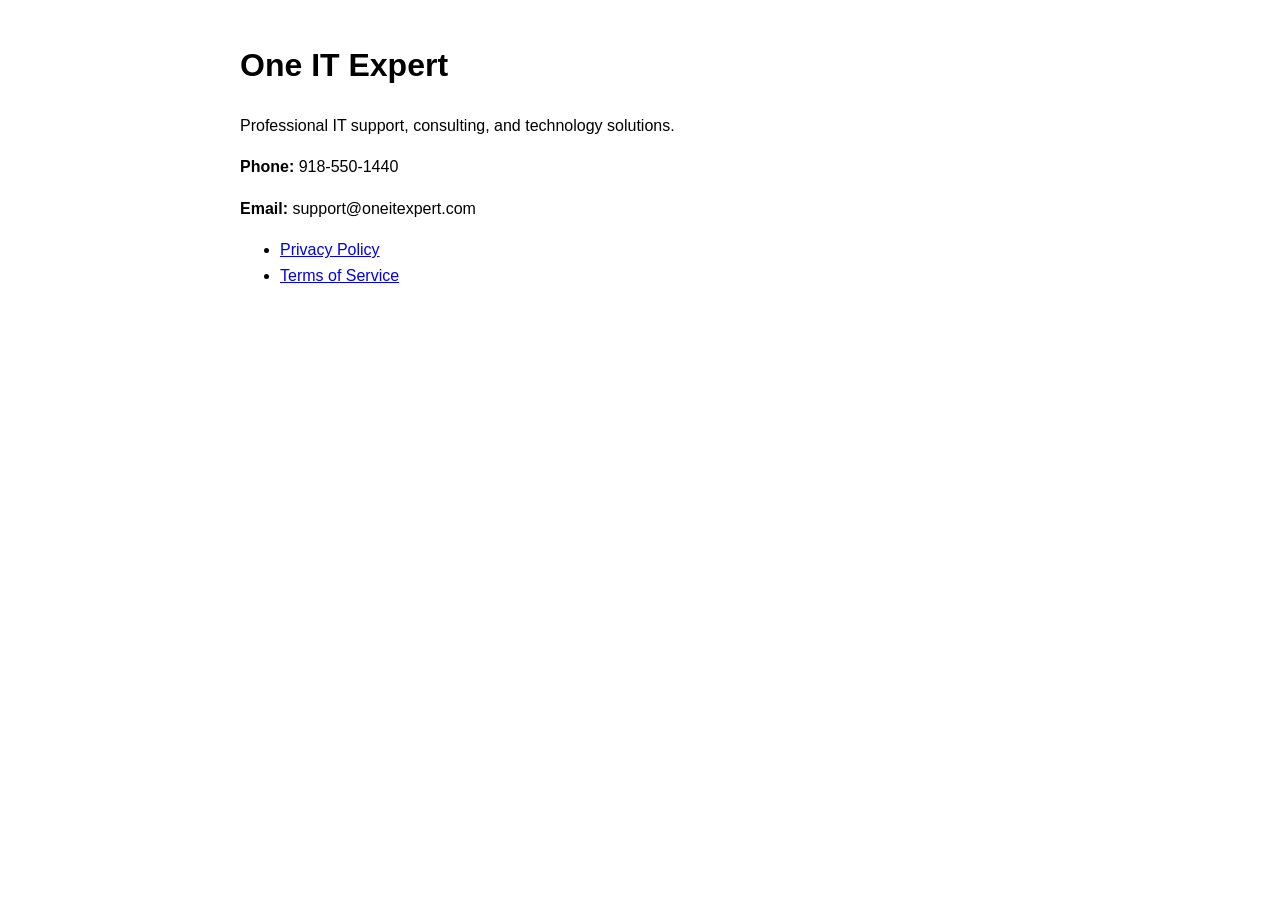
==== index.html @ 723a532c "Add files via upload" ====
<!DOCTYPE html>
<html><head><meta charset="utf-8"><title>One IT Expert</title></head>
<body style="font-family:Arial;max-width:800px;margin:40px auto;line-height:1.6">
<h1>One IT Expert</h1>
<p>Professional IT support, consulting, and technology solutions.</p>
<p><strong>Phone:</strong> 918-550-1440</p>
<p><strong>Email:</strong> support@oneitexpert.com</p>
<ul>
<li><a href="privacy-policy.html">Privacy Policy</a></li>
<li><a href="terms.html">Terms of Service</a></li>
</ul>
</body></html>
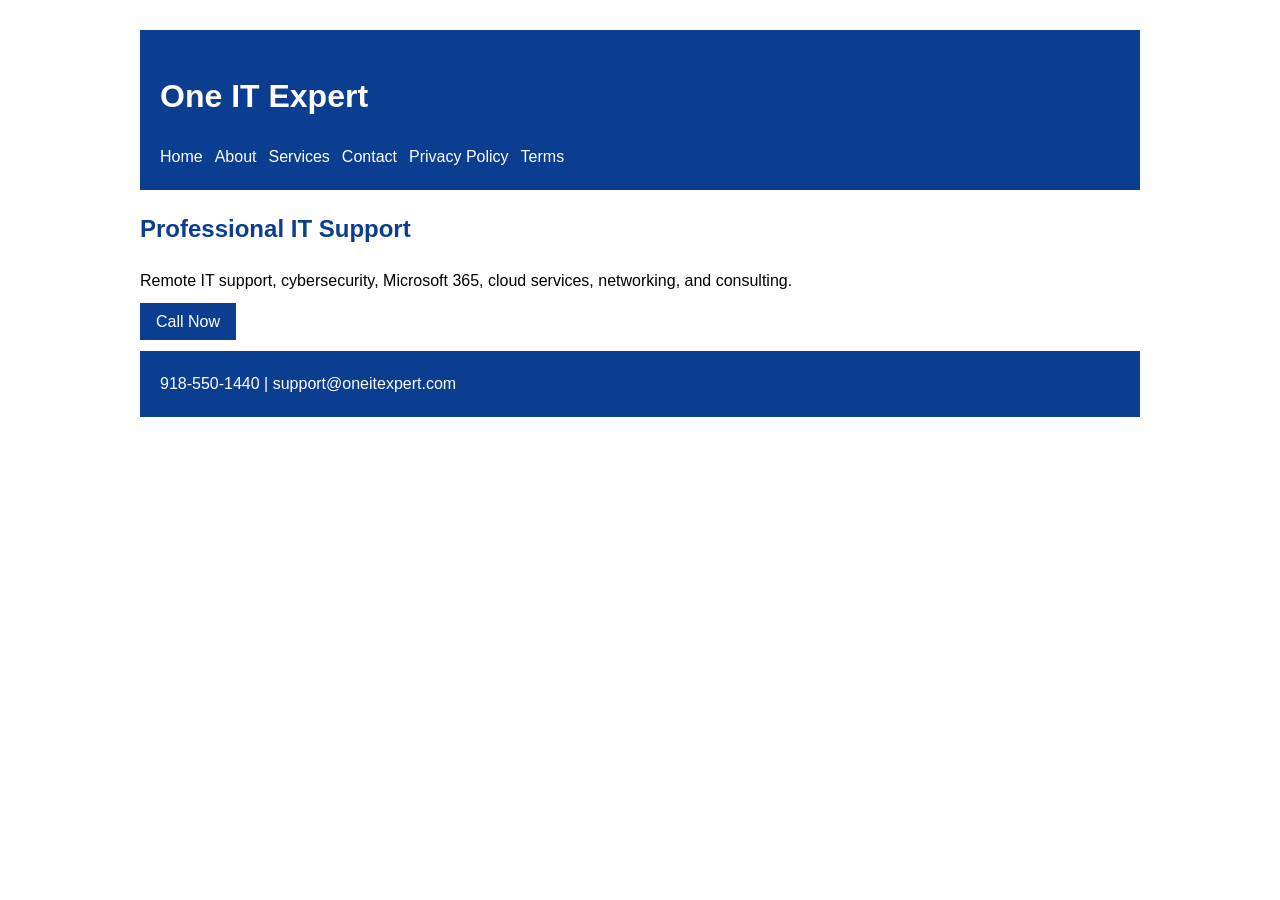
==== commit 580c8de3: "Add files via upload" ====
--- a/index.html
+++ b/index.html
@@ -1,12 +1 @@
-<!DOCTYPE html>
-<html><head><meta charset="utf-8"><title>One IT Expert</title></head>
-<body style="font-family:Arial;max-width:800px;margin:40px auto;line-height:1.6">
-<h1>One IT Expert</h1>
-<p>Professional IT support, consulting, and technology solutions.</p>
-<p><strong>Phone:</strong> 918-550-1440</p>
-<p><strong>Email:</strong> support@oneitexpert.com</p>
-<ul>
-<li><a href="privacy-policy.html">Privacy Policy</a></li>
-<li><a href="terms.html">Terms of Service</a></li>
-</ul>
-</body></html>+<html><head><link rel="stylesheet" href="styles.css"><title>One IT Expert</title></head><body><header><h1>One IT Expert</h1><nav><a href="index.html">Home</a><a href="about.html">About</a><a href="services.html">Services</a><a href="contact.html">Contact</a><a href="privacy-policy.html">Privacy Policy</a><a href="terms.html">Terms</a></nav></header><h2>Professional IT Support</h2><p>Remote IT support, cybersecurity, Microsoft 365, cloud services, networking, and consulting.</p><p><a class="btn" href="tel:+19185501440">Call Now</a></p><footer>918-550-1440 | support@oneitexpert.com</footer></body></html>
--- a/styles.css
+++ b/styles.css
@@ -0,0 +1 @@
+body{font-family:Arial;max-width:1000px;margin:auto;padding:30px;line-height:1.6}header,footer{background:#0b3d91;color:#fff;padding:20px}nav a{color:#fff;margin-right:12px;text-decoration:none}h2{color:#0b3d91}.btn{background:#0b3d91;color:#fff;padding:10px 16px;text-decoration:none}
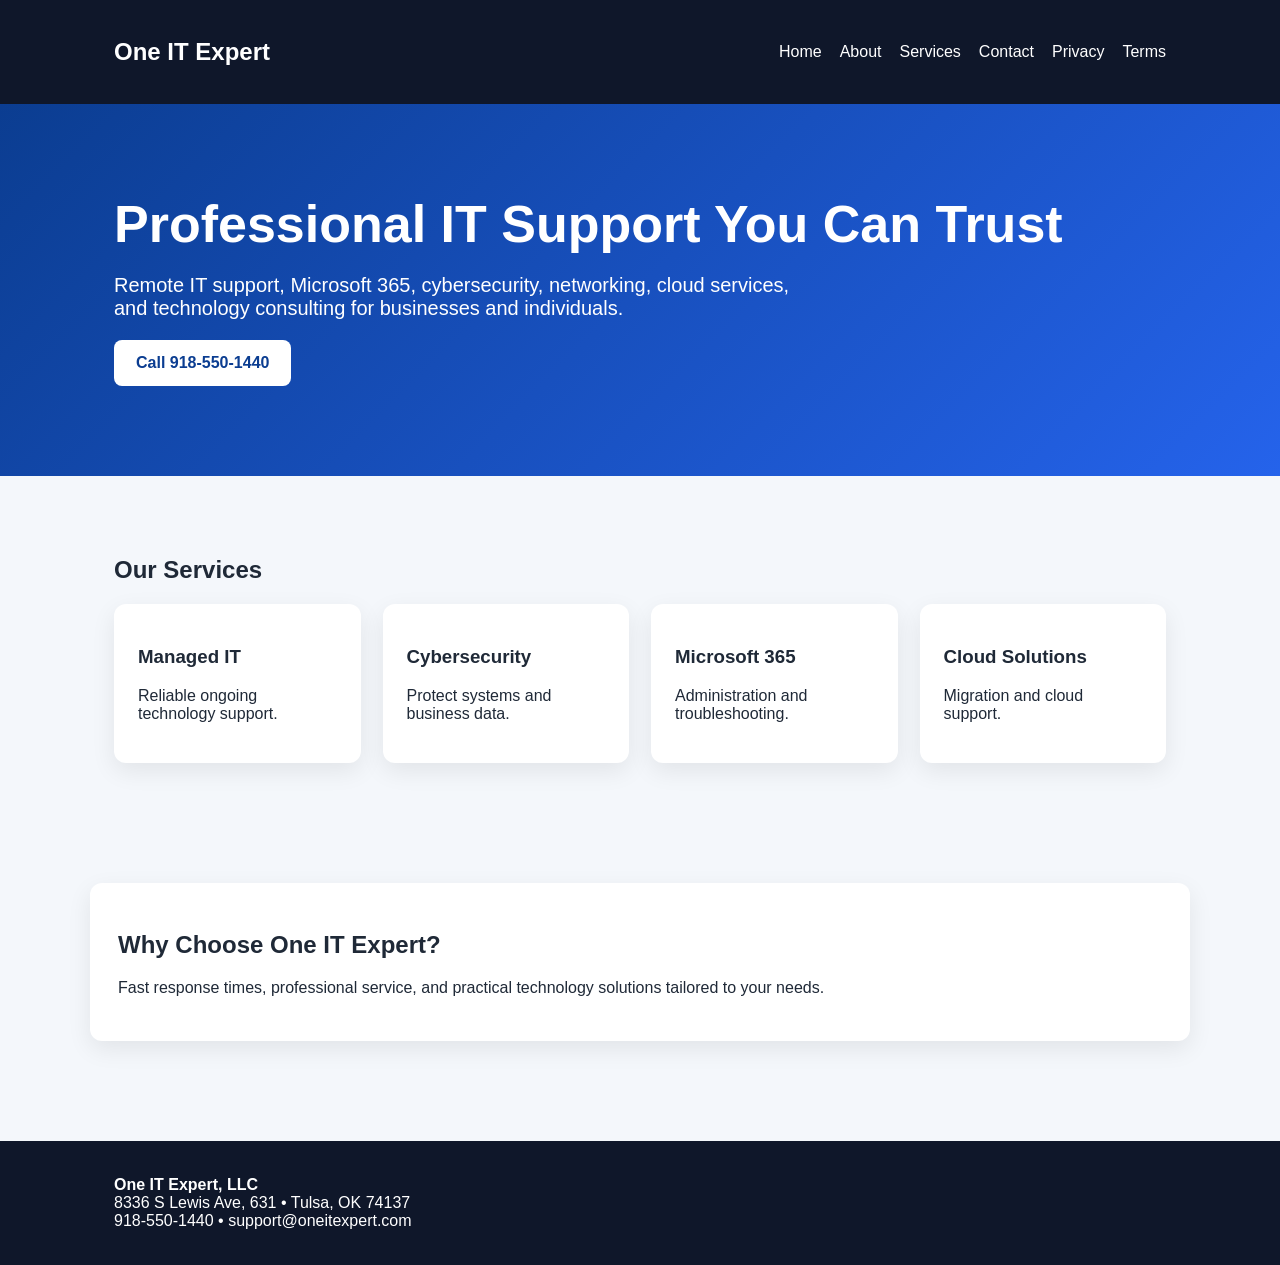
==== commit 96b882a0: "Add files via upload" ====
--- a/index.html
+++ b/index.html
@@ -1 +1,10 @@
-<html><head><link rel="stylesheet" href="styles.css"><title>One IT Expert</title></head><body><header><h1>One IT Expert</h1><nav><a href="index.html">Home</a><a href="about.html">About</a><a href="services.html">Services</a><a href="contact.html">Contact</a><a href="privacy-policy.html">Privacy Policy</a><a href="terms.html">Terms</a></nav></header><h2>Professional IT Support</h2><p>Remote IT support, cybersecurity, Microsoft 365, cloud services, networking, and consulting.</p><p><a class="btn" href="tel:+19185501440">Call Now</a></p><footer>918-550-1440 | support@oneitexpert.com</footer></body></html>+<!doctype html><html><head><meta charset=utf-8><meta name=viewport content='width=device-width,initial-scale=1'><title>One IT Expert</title><link rel=stylesheet href=styles.css></head><body><header><div class="container"><nav><h2>One IT Expert</h2><div><a href="index.html">Home</a><a href="about.html">About</a><a href="services.html">Services</a><a href="contact.html">Contact</a><a href="privacy-policy.html">Privacy</a><a href="terms.html">Terms</a></div></nav></div></header>
+<div class='hero'><div class='container'><h1>Professional IT Support You Can Trust</h1><p>Remote IT support, Microsoft 365, cybersecurity, networking, cloud services, and technology consulting for businesses and individuals.</p><a class='btn' href='tel:+19185501440'>Call 918-550-1440</a></div></div>
+<section><div class='container'><h2>Our Services</h2><div class='grid'>
+<div class='card'><h3>Managed IT</h3><p>Reliable ongoing technology support.</p></div>
+<div class='card'><h3>Cybersecurity</h3><p>Protect systems and business data.</p></div>
+<div class='card'><h3>Microsoft 365</h3><p>Administration and troubleshooting.</p></div>
+<div class='card'><h3>Cloud Solutions</h3><p>Migration and cloud support.</p></div>
+</div></div></section>
+<section><div class='container contact'><h2>Why Choose One IT Expert?</h2><p>Fast response times, professional service, and practical technology solutions tailored to your needs.</p></div></section>
+<footer><div class="container"><strong>One IT Expert, LLC</strong><br>8336 S Lewis Ave, 631 • Tulsa, OK 74137<br>918-550-1440 • support@oneitexpert.com</div></footer></body></html>
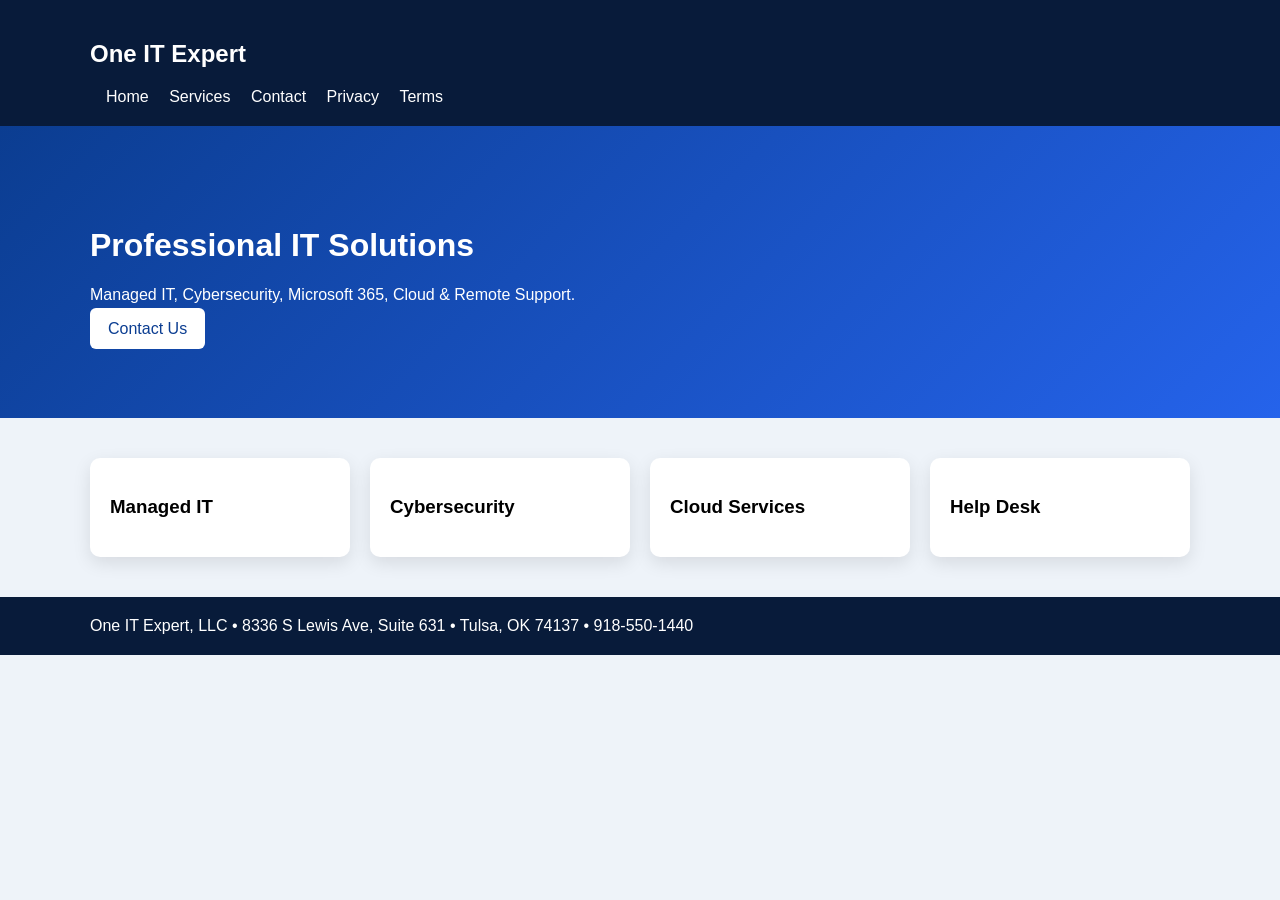
==== commit dfc4bc07: "Add files via upload" ====
--- a/index.html
+++ b/index.html
@@ -1,10 +1 @@
-<!doctype html><html><head><meta charset=utf-8><meta name=viewport content='width=device-width,initial-scale=1'><title>One IT Expert</title><link rel=stylesheet href=styles.css></head><body><header><div class="container"><nav><h2>One IT Expert</h2><div><a href="index.html">Home</a><a href="about.html">About</a><a href="services.html">Services</a><a href="contact.html">Contact</a><a href="privacy-policy.html">Privacy</a><a href="terms.html">Terms</a></div></nav></div></header>
-<div class='hero'><div class='container'><h1>Professional IT Support You Can Trust</h1><p>Remote IT support, Microsoft 365, cybersecurity, networking, cloud services, and technology consulting for businesses and individuals.</p><a class='btn' href='tel:+19185501440'>Call 918-550-1440</a></div></div>
-<section><div class='container'><h2>Our Services</h2><div class='grid'>
-<div class='card'><h3>Managed IT</h3><p>Reliable ongoing technology support.</p></div>
-<div class='card'><h3>Cybersecurity</h3><p>Protect systems and business data.</p></div>
-<div class='card'><h3>Microsoft 365</h3><p>Administration and troubleshooting.</p></div>
-<div class='card'><h3>Cloud Solutions</h3><p>Migration and cloud support.</p></div>
-</div></div></section>
-<section><div class='container contact'><h2>Why Choose One IT Expert?</h2><p>Fast response times, professional service, and practical technology solutions tailored to your needs.</p></div></section>
-<footer><div class="container"><strong>One IT Expert, LLC</strong><br>8336 S Lewis Ave, 631 • Tulsa, OK 74137<br>918-550-1440 • support@oneitexpert.com</div></footer></body></html>+<html><head><link rel='stylesheet' href='styles.css'></head><body><header><div class=wrap><h2>One IT Expert</h2><nav><a href=index.html>Home</a> <a href=services.html>Services</a> <a href=contact.html>Contact</a> <a href=privacy-policy.html>Privacy</a> <a href=terms.html>Terms</a></nav></div></header><div class='hero'><div class='wrap'><h1>Professional IT Solutions</h1><p>Managed IT, Cybersecurity, Microsoft 365, Cloud & Remote Support.</p><a class='btn' href='contact.html'>Contact Us</a></div></div><div class='wrap'><div class='cards'><div class='card'><h3>Managed IT</h3></div><div class='card'><h3>Cybersecurity</h3></div><div class='card'><h3>Cloud Services</h3></div><div class='card'><h3>Help Desk</h3></div></div></div><footer><div class=wrap>One IT Expert, LLC • 8336 S Lewis Ave, Suite 631 • Tulsa, OK 74137 • 918-550-1440</div></footer></body></html>
--- a/styles.css
+++ b/styles.css
@@ -0,0 +1 @@
+body{font-family:Arial;margin:0;background:#eef3f9}header,footer{background:#081b3a;color:#fff;padding:20px}.wrap{max-width:1100px;margin:auto}nav a{color:#fff;margin-left:16px;text-decoration:none}.hero{background:linear-gradient(135deg,#0b3d91,#2563eb);color:#fff;padding:80px 20px}.cards{display:grid;grid-template-columns:repeat(auto-fit,minmax(220px,1fr));gap:20px;padding:40px 0}.card{background:#fff;padding:20px;border-radius:10px;box-shadow:0 6px 18px rgba(0,0,0,.1)}.btn{background:#fff;color:#0b3d91;padding:12px 18px;text-decoration:none;border-radius:6px}
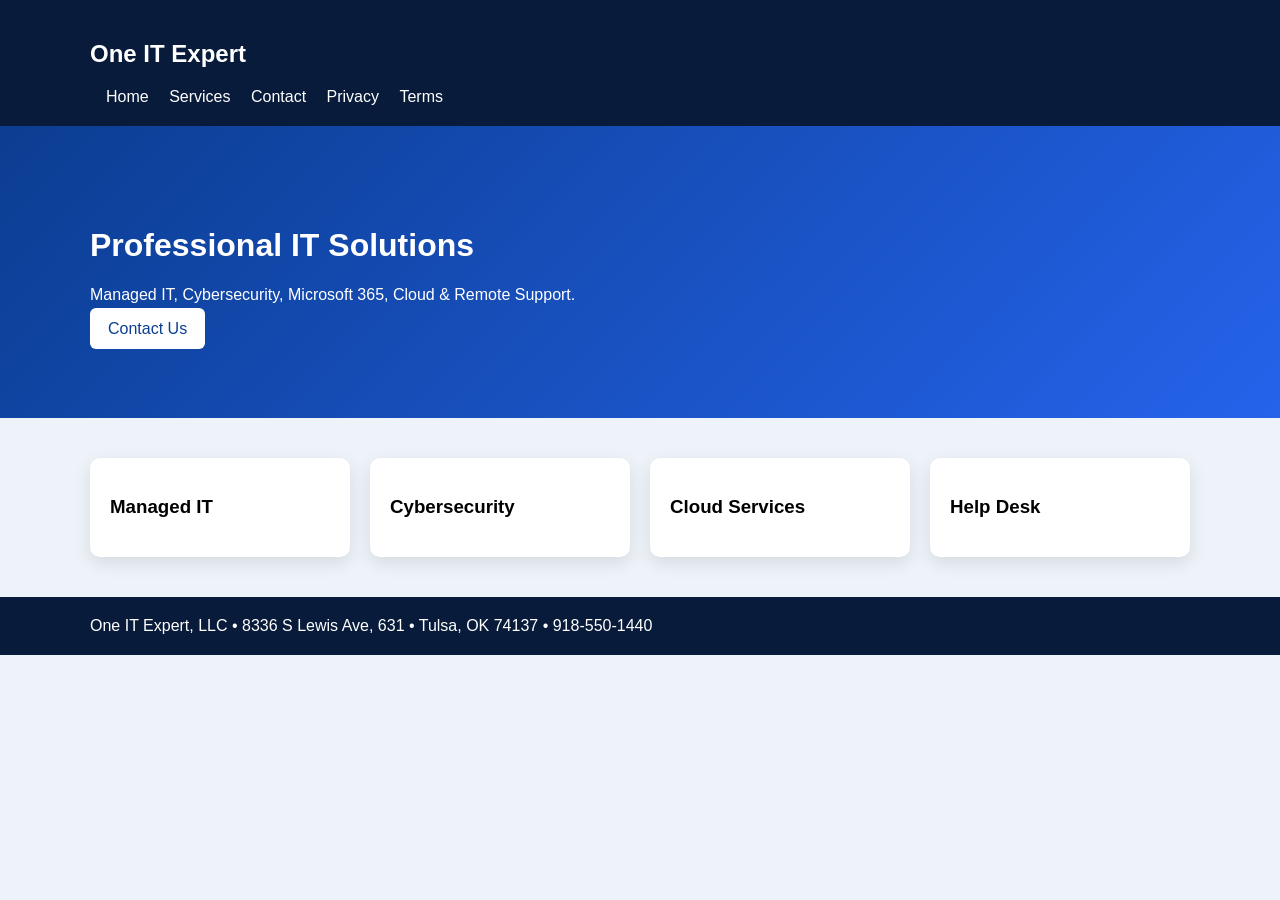
==== commit ab7610c9: "Fix HTML formatting and structure in index.html Corrected formatting and ensured proper HTML structu" ====
--- a/index.html
+++ b/index.html
@@ -1 +1 @@
-<html><head><link rel='stylesheet' href='styles.css'></head><body><header><div class=wrap><h2>One IT Expert</h2><nav><a href=index.html>Home</a> <a href=services.html>Services</a> <a href=contact.html>Contact</a> <a href=privacy-policy.html>Privacy</a> <a href=terms.html>Terms</a></nav></div></header><div class='hero'><div class='wrap'><h1>Professional IT Solutions</h1><p>Managed IT, Cybersecurity, Microsoft 365, Cloud & Remote Support.</p><a class='btn' href='contact.html'>Contact Us</a></div></div><div class='wrap'><div class='cards'><div class='card'><h3>Managed IT</h3></div><div class='card'><h3>Cybersecurity</h3></div><div class='card'><h3>Cloud Services</h3></div><div class='card'><h3>Help Desk</h3></div></div></div><footer><div class=wrap>One IT Expert, LLC • 8336 S Lewis Ave, Suite 631 • Tulsa, OK 74137 • 918-550-1440</div></footer></body></html>+<html><head><link rel='stylesheet' href='styles.css'></head><body><header><div class=wrap><h2>One IT Expert</h2><nav><a href=index.html>Home</a> <a href=services.html>Services</a> <a href=contact.html>Contact</a> <a href=privacy-policy.html>Privacy</a> <a href=terms.html>Terms</a></nav></div></header><div class='hero'><div class='wrap'><h1>Professional IT Solutions</h1><p>Managed IT, Cybersecurity, Microsoft 365, Cloud & Remote Support.</p><a class='btn' href='contact.html'>Contact Us</a></div></div><div class='wrap'><div class='cards'><div class='card'><h3>Managed IT</h3></div><div class='card'><h3>Cybersecurity</h3></div><div class='card'><h3>Cloud Services</h3></div><div class='card'><h3>Help Desk</h3></div></div></div><footer><div class=wrap>One IT Expert, LLC • 8336 S Lewis Ave, 631 • Tulsa, OK 74137 • 918-550-1440</div></footer></body></html>
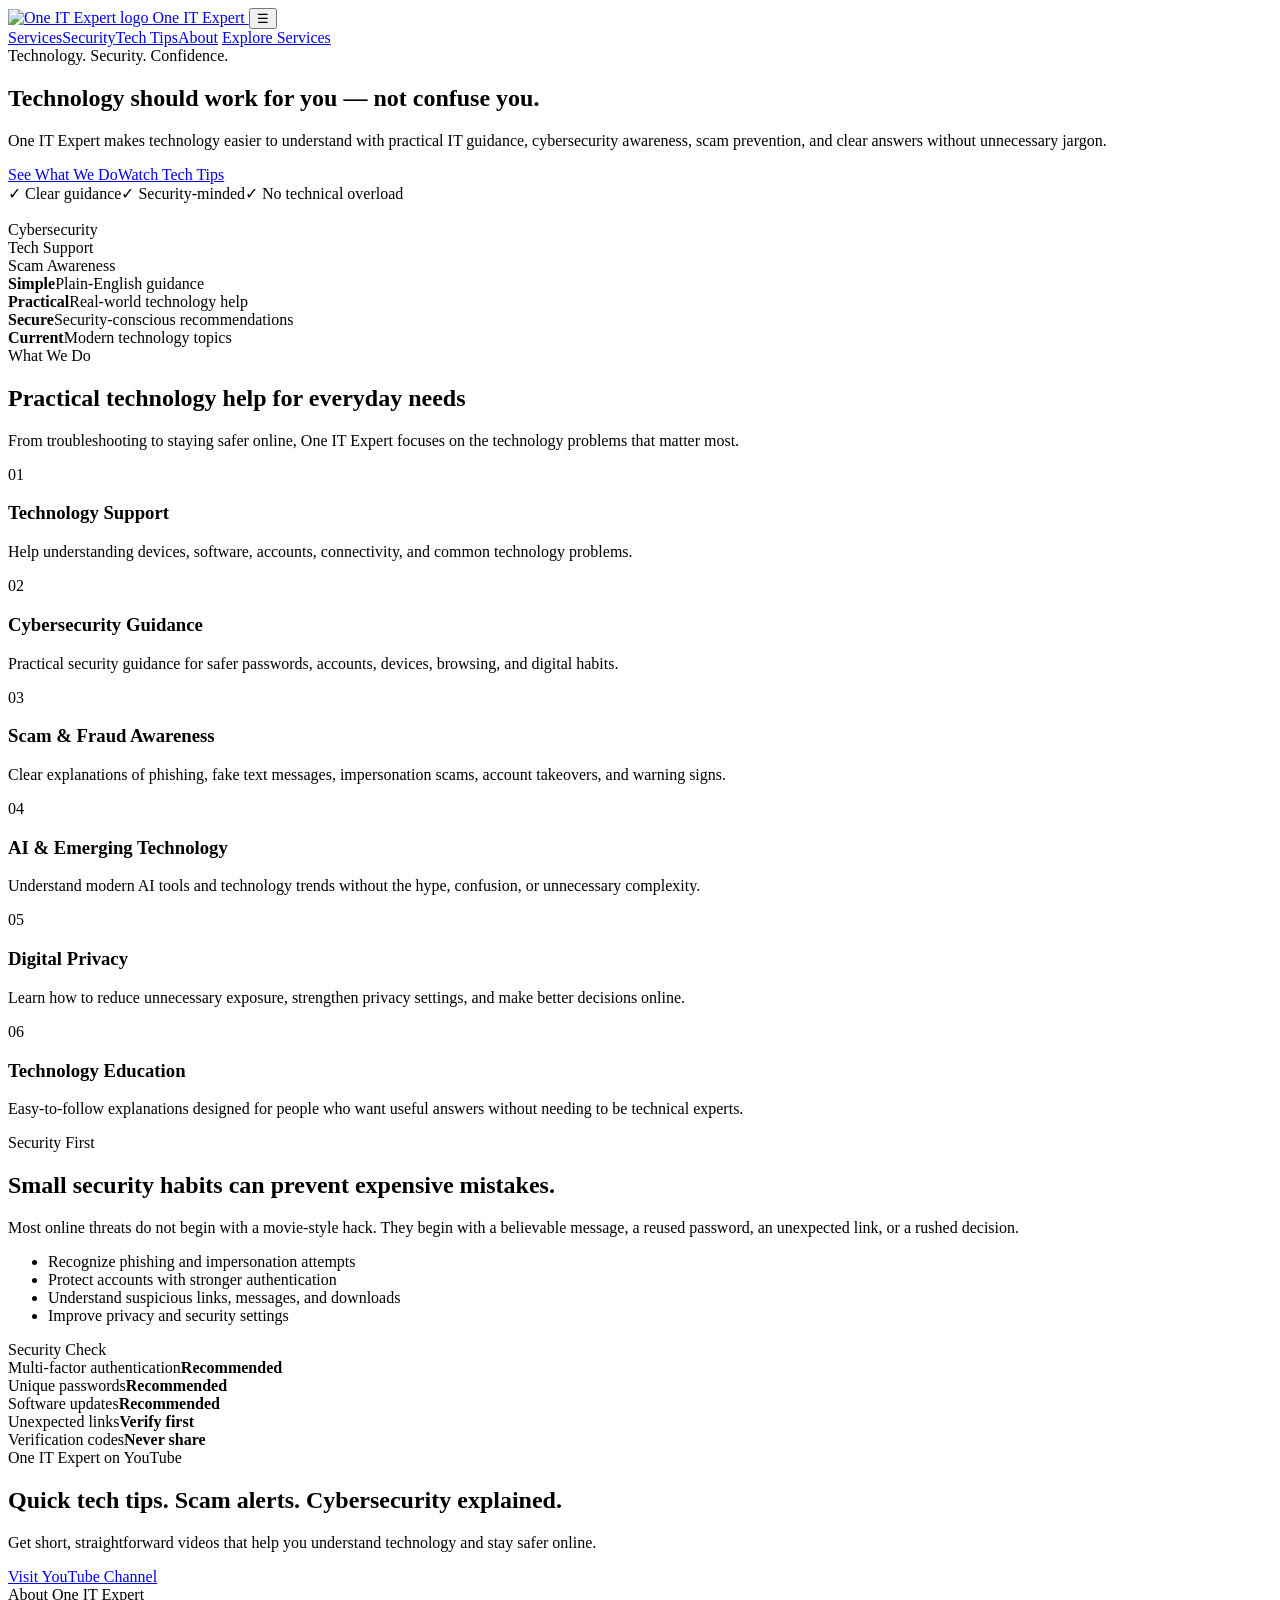
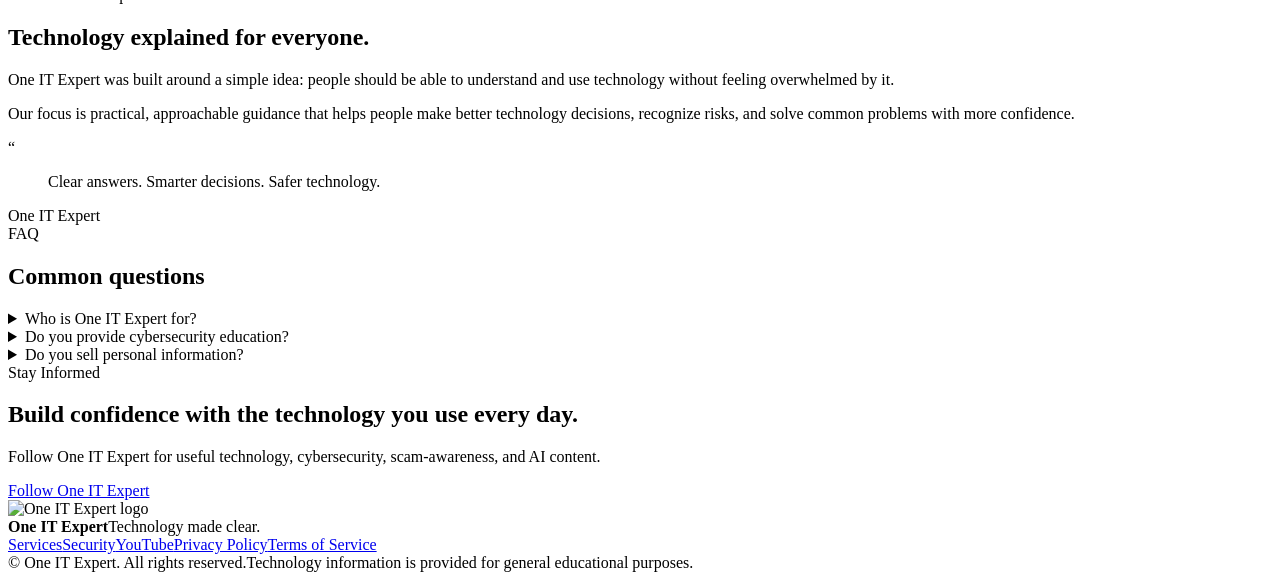
==== commit d463b054: "Replace homepage with new One IT Expert site" ====
--- a/index.html
+++ b/index.html
@@ -1 +1,59 @@
-<html><head><link rel='stylesheet' href='styles.css'></head><body><header><div class=wrap><h2>One IT Expert</h2><nav><a href=index.html>Home</a> <a href=services.html>Services</a> <a href=contact.html>Contact</a> <a href=privacy-policy.html>Privacy</a> <a href=terms.html>Terms</a></nav></div></header><div class='hero'><div class='wrap'><h1>Professional IT Solutions</h1><p>Managed IT, Cybersecurity, Microsoft 365, Cloud & Remote Support.</p><a class='btn' href='contact.html'>Contact Us</a></div></div><div class='wrap'><div class='cards'><div class='card'><h3>Managed IT</h3></div><div class='card'><h3>Cybersecurity</h3></div><div class='card'><h3>Cloud Services</h3></div><div class='card'><h3>Help Desk</h3></div></div></div><footer><div class=wrap>One IT Expert, LLC • 8336 S Lewis Ave, 631 • Tulsa, OK 74137 • 918-550-1440</div></footer></body></html>
+<!DOCTYPE html>
+<html lang="en">
+<head>
+  <meta charset="UTF-8" />
+  <meta name="viewport" content="width=device-width, initial-scale=1.0" />
+  <meta name="description" content="One IT Expert provides practical technology guidance, cybersecurity awareness, scam prevention, and straightforward IT support." />
+  <title>One IT Expert | Technology Made Clear</title>
+  <link rel="preconnect" href="https://fonts.googleapis.com">
+  <link rel="preconnect" href="https://fonts.gstatic.com" crossorigin>
+  <link href="https://fonts.googleapis.com/css2?family=Inter:wght@400;500;600;700;800&family=Playfair+Display:wght@600;700&display=swap" rel="stylesheet">
+  <link rel="stylesheet" href="assets/styles.css" />
+</head>
+<body>
+  <header class="site-header">
+    <div class="container nav-wrap">
+      <a class="brand" href="#top" aria-label="One IT Expert home">
+        <img src="assets/one-it-expert-logo.svg" alt="One IT Expert logo" />
+        <span>One IT Expert</span>
+      </a>
+      <button class="nav-toggle" aria-label="Open navigation" aria-expanded="false">☰</button>
+      <nav class="nav-links" aria-label="Primary navigation">
+        <a href="#services">Services</a><a href="#security">Security</a><a href="#content">Tech Tips</a><a href="#about">About</a>
+        <a class="btn btn-small" href="#services">Explore Services</a>
+      </nav>
+    </div>
+  </header>
+  <main id="top">
+    <section class="hero">
+      <div class="hero-glow hero-glow-one"></div><div class="hero-glow hero-glow-two"></div>
+      <div class="container hero-grid">
+        <div class="hero-copy">
+          <div class="eyebrow">Technology. Security. Confidence.</div>
+          <h1>Technology should work for you — not confuse you.</h1>
+          <p class="hero-lead">One IT Expert makes technology easier to understand with practical IT guidance, cybersecurity awareness, scam prevention, and clear answers without unnecessary jargon.</p>
+          <div class="hero-actions"><a class="btn" href="#services">See What We Do</a><a class="btn btn-secondary" href="https://www.youtube.com/@OneITExpert" target="_blank" rel="noopener">Watch Tech Tips</a></div>
+          <div class="trust-row"><span>✓ Clear guidance</span><span>✓ Security-minded</span><span>✓ No technical overload</span></div>
+        </div>
+        <div class="hero-card" aria-hidden="true"><div class="logo-orbit"></div><img src="assets/one-it-expert-logo.svg" alt="" /><div class="signal-card signal-one">Cybersecurity</div><div class="signal-card signal-two">Tech Support</div><div class="signal-card signal-three">Scam Awareness</div></div>
+      </div>
+    </section>
+    <section class="section stats-strip"><div class="container stats-grid"><div><strong>Simple</strong><span>Plain-English guidance</span></div><div><strong>Practical</strong><span>Real-world technology help</span></div><div><strong>Secure</strong><span>Security-conscious recommendations</span></div><div><strong>Current</strong><span>Modern technology topics</span></div></div></section>
+    <section class="section" id="services"><div class="container"><div class="section-heading"><div class="eyebrow">What We Do</div><h2>Practical technology help for everyday needs</h2><p>From troubleshooting to staying safer online, One IT Expert focuses on the technology problems that matter most.</p></div><div class="card-grid">
+      <article class="service-card"><div class="icon">01</div><h3>Technology Support</h3><p>Help understanding devices, software, accounts, connectivity, and common technology problems.</p></article>
+      <article class="service-card"><div class="icon">02</div><h3>Cybersecurity Guidance</h3><p>Practical security guidance for safer passwords, accounts, devices, browsing, and digital habits.</p></article>
+      <article class="service-card"><div class="icon">03</div><h3>Scam & Fraud Awareness</h3><p>Clear explanations of phishing, fake text messages, impersonation scams, account takeovers, and warning signs.</p></article>
+      <article class="service-card"><div class="icon">04</div><h3>AI & Emerging Technology</h3><p>Understand modern AI tools and technology trends without the hype, confusion, or unnecessary complexity.</p></article>
+      <article class="service-card"><div class="icon">05</div><h3>Digital Privacy</h3><p>Learn how to reduce unnecessary exposure, strengthen privacy settings, and make better decisions online.</p></article>
+      <article class="service-card"><div class="icon">06</div><h3>Technology Education</h3><p>Easy-to-follow explanations designed for people who want useful answers without needing to be technical experts.</p></article>
+    </div></div></section>
+    <section class="section split-section" id="security"><div class="container split-grid"><div><div class="eyebrow">Security First</div><h2>Small security habits can prevent expensive mistakes.</h2><p>Most online threats do not begin with a movie-style hack. They begin with a believable message, a reused password, an unexpected link, or a rushed decision.</p><ul class="check-list"><li>Recognize phishing and impersonation attempts</li><li>Protect accounts with stronger authentication</li><li>Understand suspicious links, messages, and downloads</li><li>Improve privacy and security settings</li></ul></div><div class="security-panel"><div class="panel-top"><span class="status-dot"></span><span>Security Check</span></div><div class="security-item"><span>Multi-factor authentication</span><b>Recommended</b></div><div class="security-item"><span>Unique passwords</span><b>Recommended</b></div><div class="security-item"><span>Software updates</span><b>Recommended</b></div><div class="security-item"><span>Unexpected links</span><b class="warn">Verify first</b></div><div class="security-item"><span>Verification codes</span><b class="warn">Never share</b></div></div></div></section>
+    <section class="section" id="content"><div class="container"><div class="content-banner"><div><div class="eyebrow">One IT Expert on YouTube</div><h2>Quick tech tips. Scam alerts. Cybersecurity explained.</h2><p>Get short, straightforward videos that help you understand technology and stay safer online.</p></div><a class="btn" href="https://www.youtube.com/@OneITExpert" target="_blank" rel="noopener">Visit YouTube Channel</a></div></div></section>
+    <section class="section" id="about"><div class="container about-grid"><div class="about-copy"><div class="eyebrow">About One IT Expert</div><h2>Technology explained for everyone.</h2><p>One IT Expert was built around a simple idea: people should be able to understand and use technology without feeling overwhelmed by it.</p><p>Our focus is practical, approachable guidance that helps people make better technology decisions, recognize risks, and solve common problems with more confidence.</p></div><div class="quote-card"><div class="quote-mark">“</div><blockquote>Clear answers. Smarter decisions. Safer technology.</blockquote><span>One IT Expert</span></div></div></section>
+    <section class="section faq-section"><div class="container"><div class="section-heading compact"><div class="eyebrow">FAQ</div><h2>Common questions</h2></div><div class="faq-list"><details><summary>Who is One IT Expert for?</summary><p>Anyone who wants practical technology help, clearer cybersecurity guidance, or easy-to-understand explanations of everyday tech.</p></details><details><summary>Do you provide cybersecurity education?</summary><p>Yes. One IT Expert shares practical cybersecurity awareness, scam-prevention guidance, and safer technology practices.</p></details><details><summary>Do you sell personal information?</summary><p>No. Please review our Privacy Policy for more information about how website data is handled.</p></details></div></div></section>
+    <section class="section final-cta"><div class="container"><div class="cta-card"><div class="eyebrow">Stay Informed</div><h2>Build confidence with the technology you use every day.</h2><p>Follow One IT Expert for useful technology, cybersecurity, scam-awareness, and AI content.</p><a class="btn" href="https://www.youtube.com/@OneITExpert" target="_blank" rel="noopener">Follow One IT Expert</a></div></div></section>
+  </main>
+  <footer class="site-footer"><div class="container footer-grid"><div class="footer-brand"><img src="assets/one-it-expert-logo.svg" alt="One IT Expert logo" /><div><strong>One IT Expert</strong><span>Technology made clear.</span></div></div><div class="footer-links"><a href="#services">Services</a><a href="#security">Security</a><a href="https://www.youtube.com/@OneITExpert" target="_blank" rel="noopener">YouTube</a><a href="privacy.html">Privacy Policy</a><a href="terms.html">Terms of Service</a></div></div><div class="container footer-bottom"><span>© <span id="year"></span> One IT Expert. All rights reserved.</span><span>Technology information is provided for general educational purposes.</span></div></footer>
+  <script src="assets/script.js"></script>
+</body>
+</html>
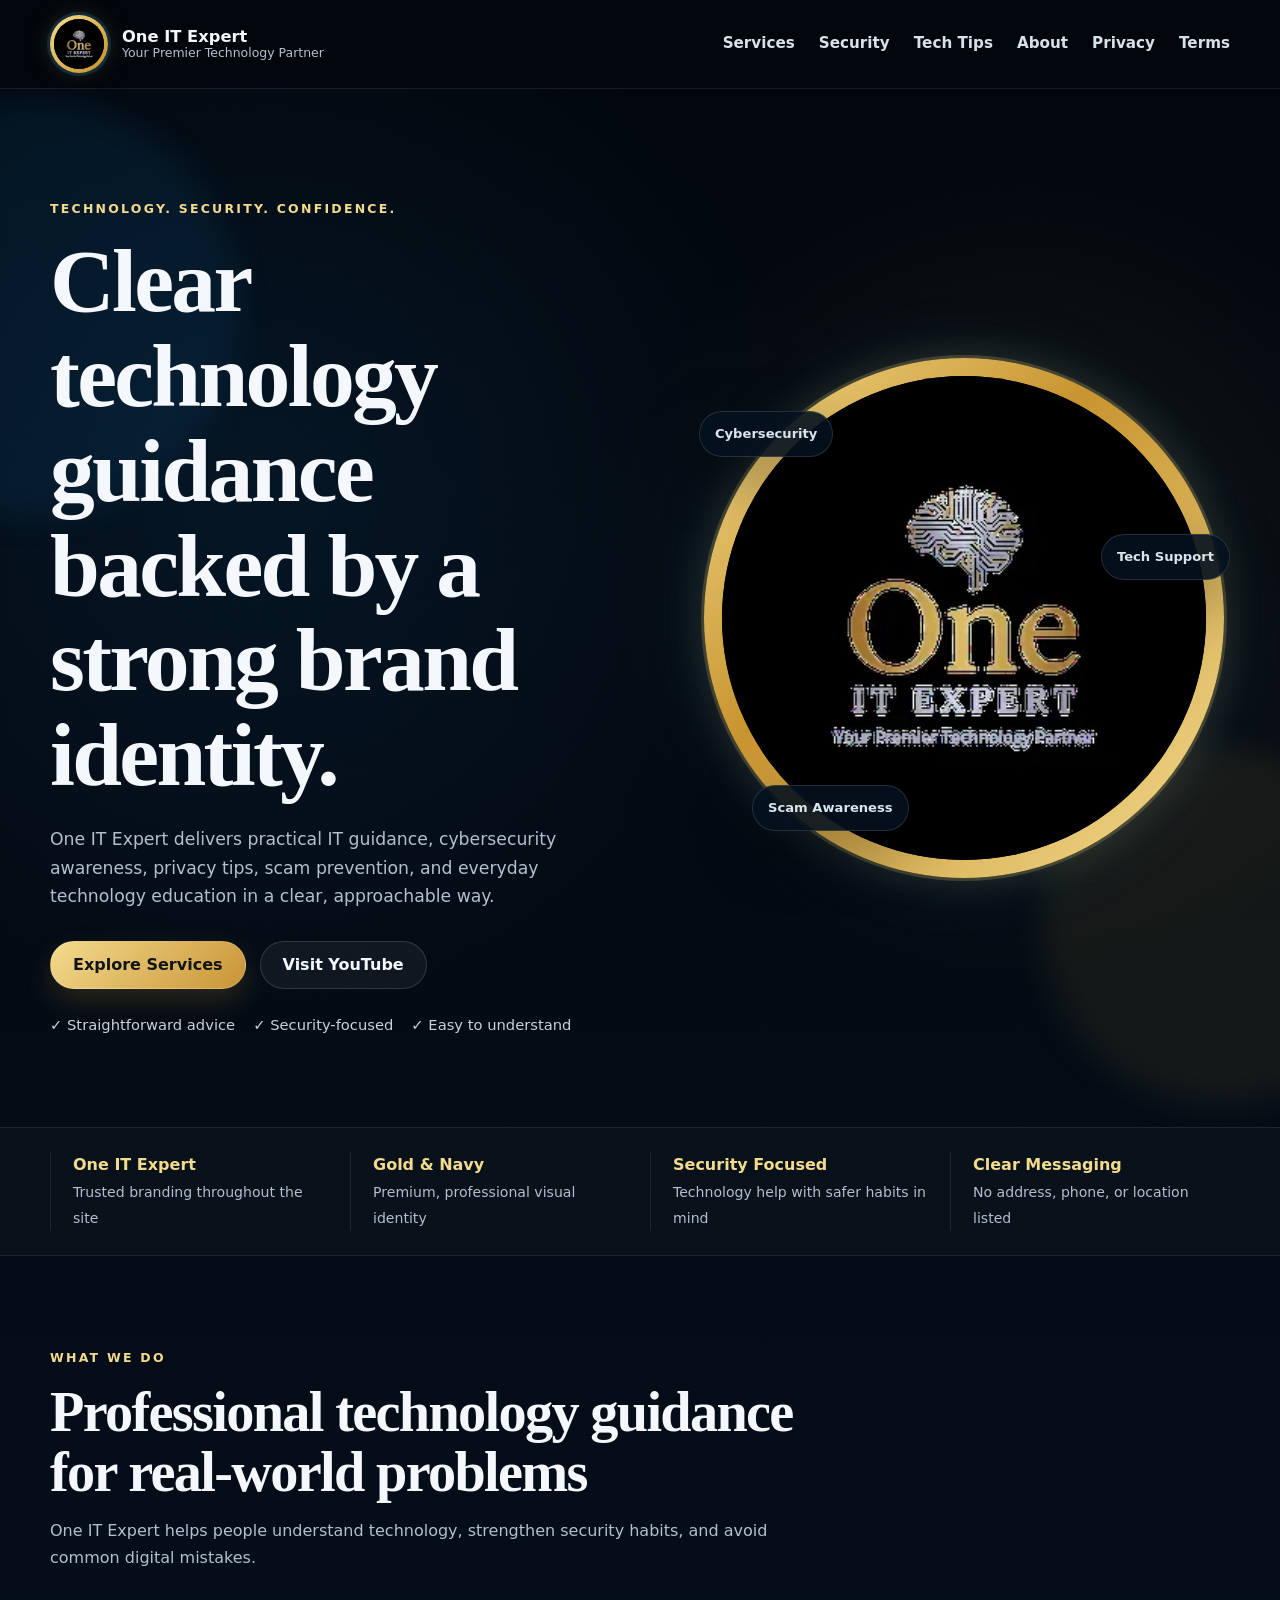
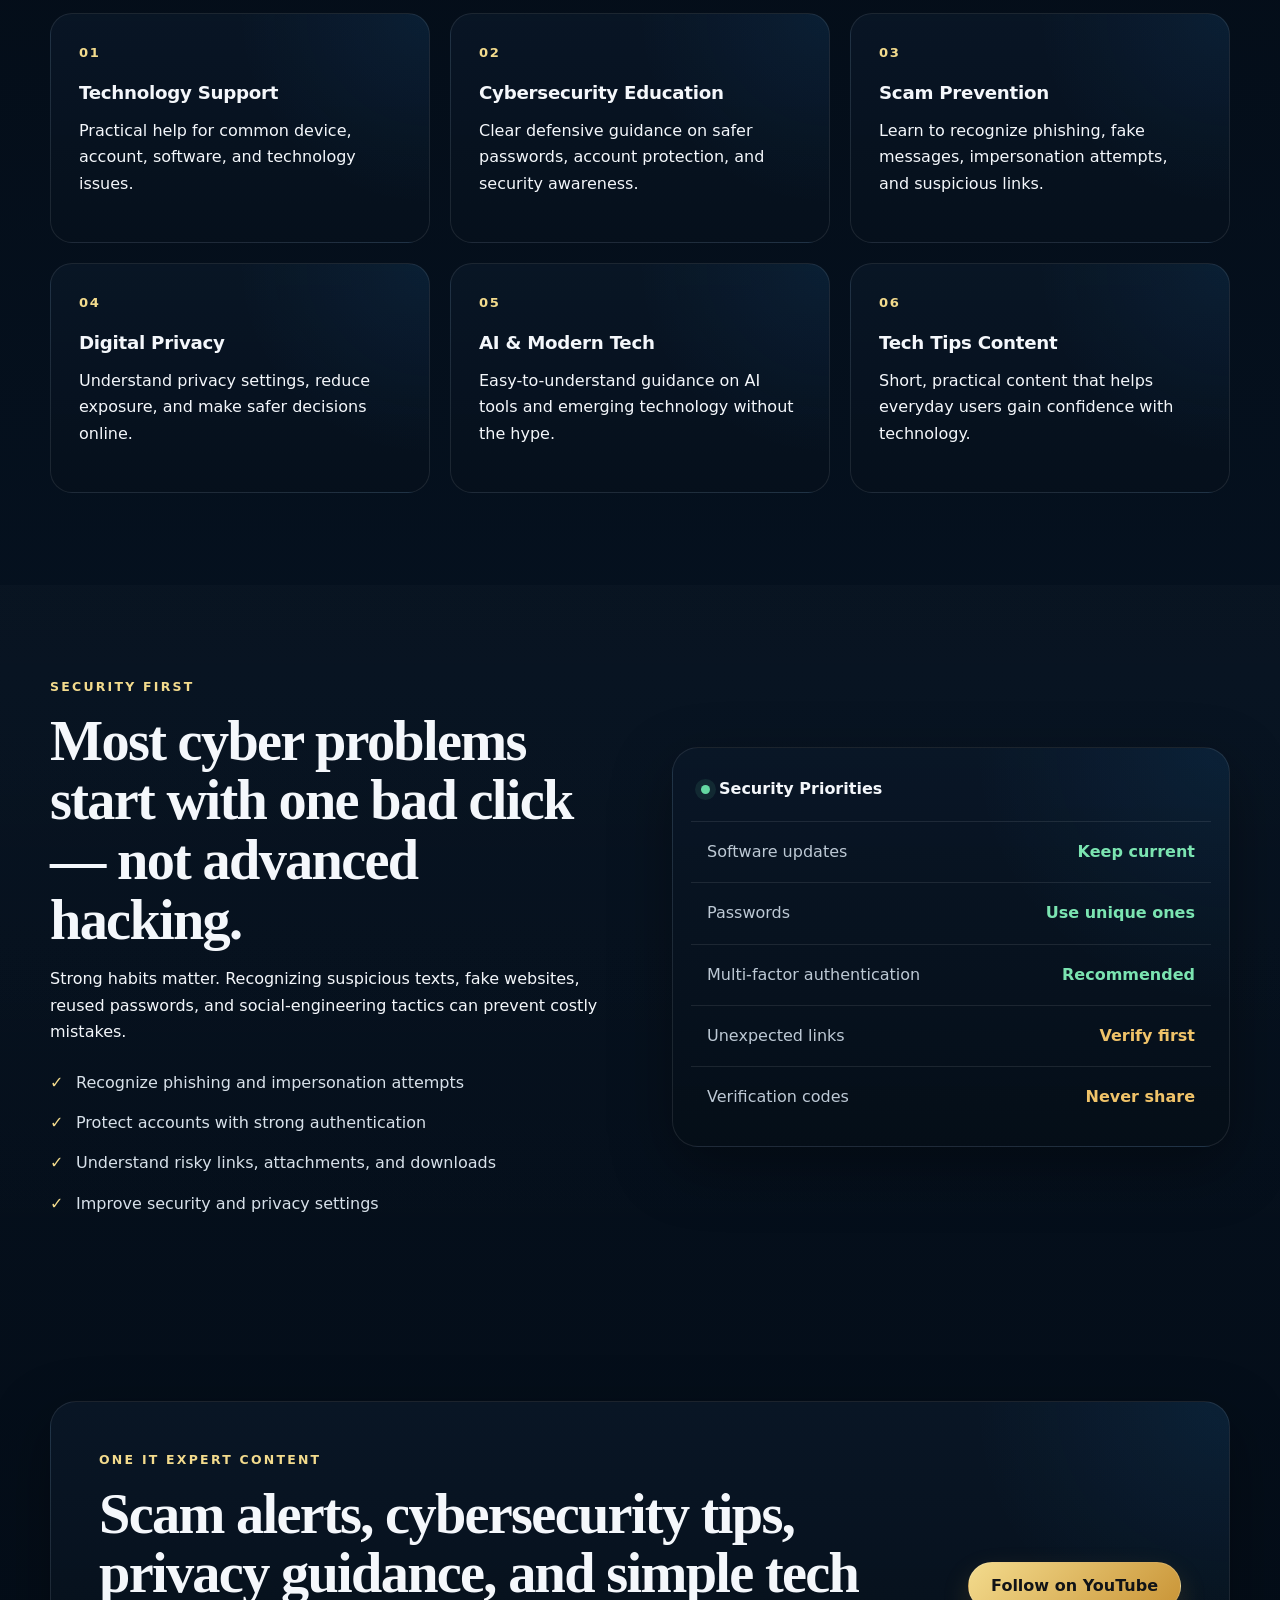
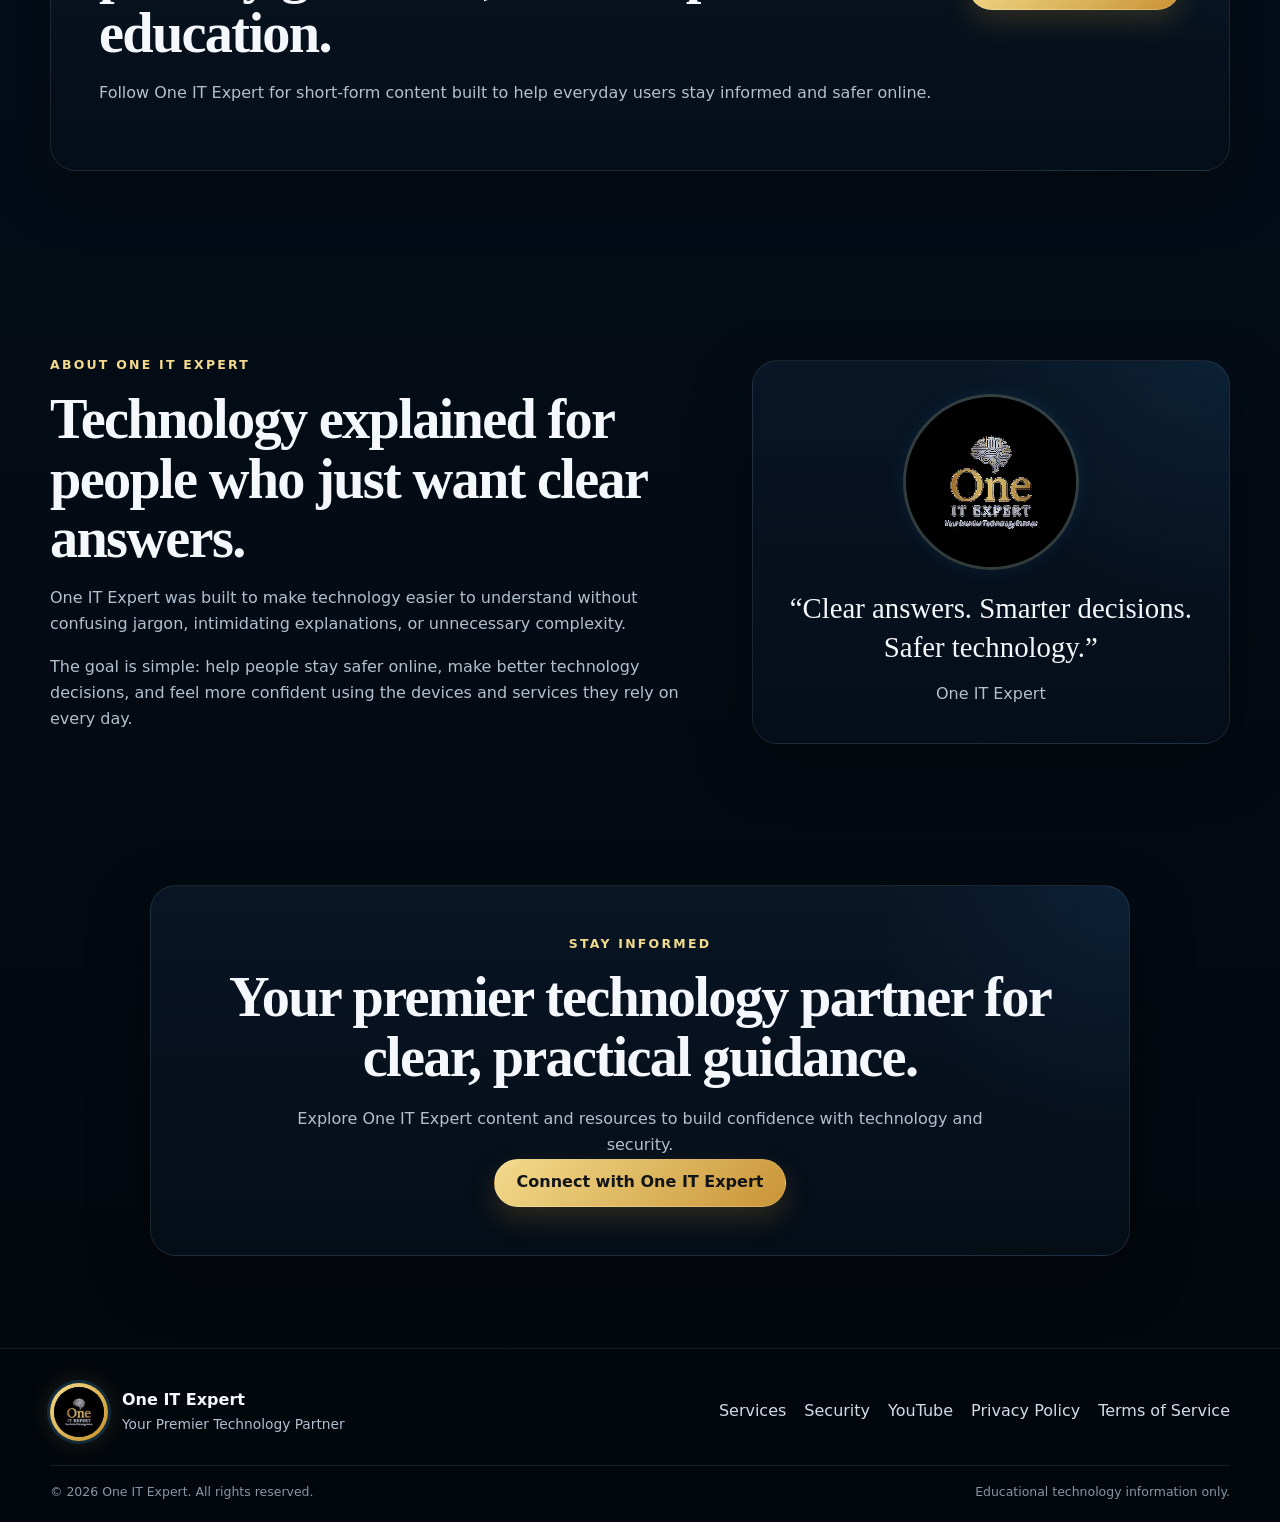
==== commit 69408562: "Refresh One IT Expert homepage branding" ====
--- a/index.html
+++ b/index.html
@@ -3,8 +3,8 @@
 <head>
   <meta charset="UTF-8" />
   <meta name="viewport" content="width=device-width, initial-scale=1.0" />
-  <meta name="description" content="One IT Expert provides practical technology guidance, cybersecurity awareness, scam prevention, and straightforward IT support." />
-  <title>One IT Expert | Technology Made Clear</title>
+  <meta name="description" content="One IT Expert provides practical technology guidance, cybersecurity awareness, scam prevention, and clear IT support." />
+  <title>One IT Expert | Your Premier Technology Partner</title>
   <link rel="preconnect" href="https://fonts.googleapis.com">
   <link rel="preconnect" href="https://fonts.gstatic.com" crossorigin>
   <link href="https://fonts.googleapis.com/css2?family=Inter:wght@400;500;600;700;800&family=Playfair+Display:wght@600;700&display=swap" rel="stylesheet">
@@ -14,46 +14,214 @@
   <header class="site-header">
     <div class="container nav-wrap">
       <a class="brand" href="#top" aria-label="One IT Expert home">
-        <img src="assets/one-it-expert-logo.svg" alt="One IT Expert logo" />
-        <span>One IT Expert</span>
+        <span class="brand-badge"><img src="assets/one-it-expert-logo.svg" alt="One IT Expert logo" /></span>
+        <span class="brand-text">
+          <strong>One IT Expert</strong>
+          <small>Your Premier Technology Partner</small>
+        </span>
       </a>
+
       <button class="nav-toggle" aria-label="Open navigation" aria-expanded="false">☰</button>
+
       <nav class="nav-links" aria-label="Primary navigation">
-        <a href="#services">Services</a><a href="#security">Security</a><a href="#content">Tech Tips</a><a href="#about">About</a>
-        <a class="btn btn-small" href="#services">Explore Services</a>
+        <a href="#services">Services</a>
+        <a href="#security">Security</a>
+        <a href="#content">Tech Tips</a>
+        <a href="#about">About</a>
+        <a href="privacy.html">Privacy</a>
+        <a href="terms.html">Terms</a>
       </nav>
     </div>
   </header>
+
   <main id="top">
     <section class="hero">
-      <div class="hero-glow hero-glow-one"></div><div class="hero-glow hero-glow-two"></div>
+      <div class="hero-glow hero-glow-one"></div>
+      <div class="hero-glow hero-glow-two"></div>
       <div class="container hero-grid">
         <div class="hero-copy">
           <div class="eyebrow">Technology. Security. Confidence.</div>
-          <h1>Technology should work for you — not confuse you.</h1>
-          <p class="hero-lead">One IT Expert makes technology easier to understand with practical IT guidance, cybersecurity awareness, scam prevention, and clear answers without unnecessary jargon.</p>
-          <div class="hero-actions"><a class="btn" href="#services">See What We Do</a><a class="btn btn-secondary" href="https://www.youtube.com/@OneITExpert" target="_blank" rel="noopener">Watch Tech Tips</a></div>
-          <div class="trust-row"><span>✓ Clear guidance</span><span>✓ Security-minded</span><span>✓ No technical overload</span></div>
-        </div>
-        <div class="hero-card" aria-hidden="true"><div class="logo-orbit"></div><img src="assets/one-it-expert-logo.svg" alt="" /><div class="signal-card signal-one">Cybersecurity</div><div class="signal-card signal-two">Tech Support</div><div class="signal-card signal-three">Scam Awareness</div></div>
-      </div>
-    </section>
-    <section class="section stats-strip"><div class="container stats-grid"><div><strong>Simple</strong><span>Plain-English guidance</span></div><div><strong>Practical</strong><span>Real-world technology help</span></div><div><strong>Secure</strong><span>Security-conscious recommendations</span></div><div><strong>Current</strong><span>Modern technology topics</span></div></div></section>
-    <section class="section" id="services"><div class="container"><div class="section-heading"><div class="eyebrow">What We Do</div><h2>Practical technology help for everyday needs</h2><p>From troubleshooting to staying safer online, One IT Expert focuses on the technology problems that matter most.</p></div><div class="card-grid">
-      <article class="service-card"><div class="icon">01</div><h3>Technology Support</h3><p>Help understanding devices, software, accounts, connectivity, and common technology problems.</p></article>
-      <article class="service-card"><div class="icon">02</div><h3>Cybersecurity Guidance</h3><p>Practical security guidance for safer passwords, accounts, devices, browsing, and digital habits.</p></article>
-      <article class="service-card"><div class="icon">03</div><h3>Scam & Fraud Awareness</h3><p>Clear explanations of phishing, fake text messages, impersonation scams, account takeovers, and warning signs.</p></article>
-      <article class="service-card"><div class="icon">04</div><h3>AI & Emerging Technology</h3><p>Understand modern AI tools and technology trends without the hype, confusion, or unnecessary complexity.</p></article>
-      <article class="service-card"><div class="icon">05</div><h3>Digital Privacy</h3><p>Learn how to reduce unnecessary exposure, strengthen privacy settings, and make better decisions online.</p></article>
-      <article class="service-card"><div class="icon">06</div><h3>Technology Education</h3><p>Easy-to-follow explanations designed for people who want useful answers without needing to be technical experts.</p></article>
-    </div></div></section>
-    <section class="section split-section" id="security"><div class="container split-grid"><div><div class="eyebrow">Security First</div><h2>Small security habits can prevent expensive mistakes.</h2><p>Most online threats do not begin with a movie-style hack. They begin with a believable message, a reused password, an unexpected link, or a rushed decision.</p><ul class="check-list"><li>Recognize phishing and impersonation attempts</li><li>Protect accounts with stronger authentication</li><li>Understand suspicious links, messages, and downloads</li><li>Improve privacy and security settings</li></ul></div><div class="security-panel"><div class="panel-top"><span class="status-dot"></span><span>Security Check</span></div><div class="security-item"><span>Multi-factor authentication</span><b>Recommended</b></div><div class="security-item"><span>Unique passwords</span><b>Recommended</b></div><div class="security-item"><span>Software updates</span><b>Recommended</b></div><div class="security-item"><span>Unexpected links</span><b class="warn">Verify first</b></div><div class="security-item"><span>Verification codes</span><b class="warn">Never share</b></div></div></div></section>
-    <section class="section" id="content"><div class="container"><div class="content-banner"><div><div class="eyebrow">One IT Expert on YouTube</div><h2>Quick tech tips. Scam alerts. Cybersecurity explained.</h2><p>Get short, straightforward videos that help you understand technology and stay safer online.</p></div><a class="btn" href="https://www.youtube.com/@OneITExpert" target="_blank" rel="noopener">Visit YouTube Channel</a></div></div></section>
-    <section class="section" id="about"><div class="container about-grid"><div class="about-copy"><div class="eyebrow">About One IT Expert</div><h2>Technology explained for everyone.</h2><p>One IT Expert was built around a simple idea: people should be able to understand and use technology without feeling overwhelmed by it.</p><p>Our focus is practical, approachable guidance that helps people make better technology decisions, recognize risks, and solve common problems with more confidence.</p></div><div class="quote-card"><div class="quote-mark">“</div><blockquote>Clear answers. Smarter decisions. Safer technology.</blockquote><span>One IT Expert</span></div></div></section>
-    <section class="section faq-section"><div class="container"><div class="section-heading compact"><div class="eyebrow">FAQ</div><h2>Common questions</h2></div><div class="faq-list"><details><summary>Who is One IT Expert for?</summary><p>Anyone who wants practical technology help, clearer cybersecurity guidance, or easy-to-understand explanations of everyday tech.</p></details><details><summary>Do you provide cybersecurity education?</summary><p>Yes. One IT Expert shares practical cybersecurity awareness, scam-prevention guidance, and safer technology practices.</p></details><details><summary>Do you sell personal information?</summary><p>No. Please review our Privacy Policy for more information about how website data is handled.</p></details></div></div></section>
-    <section class="section final-cta"><div class="container"><div class="cta-card"><div class="eyebrow">Stay Informed</div><h2>Build confidence with the technology you use every day.</h2><p>Follow One IT Expert for useful technology, cybersecurity, scam-awareness, and AI content.</p><a class="btn" href="https://www.youtube.com/@OneITExpert" target="_blank" rel="noopener">Follow One IT Expert</a></div></div></section>
+          <h1>Clear technology guidance backed by a strong brand identity.</h1>
+          <p class="hero-lead">
+            One IT Expert delivers practical IT guidance, cybersecurity awareness, privacy tips,
+            scam prevention, and everyday technology education in a clear, approachable way.
+          </p>
+          <div class="hero-actions">
+            <a class="btn" href="#services">Explore Services</a>
+            <a class="btn btn-secondary" href="https://www.youtube.com/@OneITExpert" target="_blank" rel="noopener">Visit YouTube</a>
+          </div>
+          <div class="trust-row">
+            <span>✓ Straightforward advice</span>
+            <span>✓ Security-focused</span>
+            <span>✓ Easy to understand</span>
+          </div>
+        </div>
+
+        <div class="hero-logo-panel" aria-hidden="true">
+          <div class="logo-frame">
+            <img src="assets/one-it-expert-logo.svg" alt="" />
+          </div>
+          <div class="signal-card signal-one">Cybersecurity</div>
+          <div class="signal-card signal-two">Tech Support</div>
+          <div class="signal-card signal-three">Scam Awareness</div>
+        </div>
+      </div>
+    </section>
+
+    <section class="section brand-strip">
+      <div class="container brand-strip-grid">
+        <div><strong>One IT Expert</strong><span>Trusted branding throughout the site</span></div>
+        <div><strong>Gold & Navy</strong><span>Premium, professional visual identity</span></div>
+        <div><strong>Security Focused</strong><span>Technology help with safer habits in mind</span></div>
+        <div><strong>Clear Messaging</strong><span>No address, phone, or location listed</span></div>
+      </div>
+    </section>
+
+    <section class="section" id="services">
+      <div class="container">
+        <div class="section-heading">
+          <div class="eyebrow">What We Do</div>
+          <h2>Professional technology guidance for real-world problems</h2>
+          <p>One IT Expert helps people understand technology, strengthen security habits, and avoid common digital mistakes.</p>
+        </div>
+
+        <div class="card-grid">
+          <article class="service-card">
+            <div class="icon">01</div>
+            <h3>Technology Support</h3>
+            <p>Practical help for common device, account, software, and technology issues.</p>
+          </article>
+          <article class="service-card">
+            <div class="icon">02</div>
+            <h3>Cybersecurity Education</h3>
+            <p>Clear defensive guidance on safer passwords, account protection, and security awareness.</p>
+          </article>
+          <article class="service-card">
+            <div class="icon">03</div>
+            <h3>Scam Prevention</h3>
+            <p>Learn to recognize phishing, fake messages, impersonation attempts, and suspicious links.</p>
+          </article>
+          <article class="service-card">
+            <div class="icon">04</div>
+            <h3>Digital Privacy</h3>
+            <p>Understand privacy settings, reduce exposure, and make safer decisions online.</p>
+          </article>
+          <article class="service-card">
+            <div class="icon">05</div>
+            <h3>AI & Modern Tech</h3>
+            <p>Easy-to-understand guidance on AI tools and emerging technology without the hype.</p>
+          </article>
+          <article class="service-card">
+            <div class="icon">06</div>
+            <h3>Tech Tips Content</h3>
+            <p>Short, practical content that helps everyday users gain confidence with technology.</p>
+          </article>
+        </div>
+      </div>
+    </section>
+
+    <section class="section split-section" id="security">
+      <div class="container split-grid">
+        <div>
+          <div class="eyebrow">Security First</div>
+          <h2>Most cyber problems start with one bad click — not advanced hacking.</h2>
+          <p>
+            Strong habits matter. Recognizing suspicious texts, fake websites, reused passwords,
+            and social-engineering tactics can prevent costly mistakes.
+          </p>
+          <ul class="check-list">
+            <li>Recognize phishing and impersonation attempts</li>
+            <li>Protect accounts with strong authentication</li>
+            <li>Understand risky links, attachments, and downloads</li>
+            <li>Improve security and privacy settings</li>
+          </ul>
+        </div>
+
+        <div class="security-panel">
+          <div class="panel-top">
+            <span class="status-dot"></span>
+            <span>Security Priorities</span>
+          </div>
+          <div class="security-item"><span>Software updates</span><b>Keep current</b></div>
+          <div class="security-item"><span>Passwords</span><b>Use unique ones</b></div>
+          <div class="security-item"><span>Multi-factor authentication</span><b>Recommended</b></div>
+          <div class="security-item"><span>Unexpected links</span><b class="warn">Verify first</b></div>
+          <div class="security-item"><span>Verification codes</span><b class="warn">Never share</b></div>
+        </div>
+      </div>
+    </section>
+
+    <section class="section" id="content">
+      <div class="container">
+        <div class="content-banner">
+          <div>
+            <div class="eyebrow">One IT Expert Content</div>
+            <h2>Scam alerts, cybersecurity tips, privacy guidance, and simple tech education.</h2>
+            <p>Follow One IT Expert for short-form content built to help everyday users stay informed and safer online.</p>
+          </div>
+          <a class="btn" href="https://www.youtube.com/@OneITExpert" target="_blank" rel="noopener">Follow on YouTube</a>
+        </div>
+      </div>
+    </section>
+
+    <section class="section" id="about">
+      <div class="container about-grid">
+        <div class="about-copy">
+          <div class="eyebrow">About One IT Expert</div>
+          <h2>Technology explained for people who just want clear answers.</h2>
+          <p>
+            One IT Expert was built to make technology easier to understand without confusing jargon,
+            intimidating explanations, or unnecessary complexity.
+          </p>
+          <p>
+            The goal is simple: help people stay safer online, make better technology decisions,
+            and feel more confident using the devices and services they rely on every day.
+          </p>
+        </div>
+
+        <div class="quote-card">
+          <img src="assets/one-it-expert-logo.svg" alt="One IT Expert logo" class="quote-logo" />
+          <blockquote>“Clear answers. Smarter decisions. Safer technology.”</blockquote>
+          <span>One IT Expert</span>
+        </div>
+      </div>
+    </section>
+
+    <section class="section final-cta">
+      <div class="container">
+        <div class="cta-card">
+          <div class="eyebrow">Stay Informed</div>
+          <h2>Your premier technology partner for clear, practical guidance.</h2>
+          <p>Explore One IT Expert content and resources to build confidence with technology and security.</p>
+          <a class="btn" href="https://www.youtube.com/@OneITExpert" target="_blank" rel="noopener">Connect with One IT Expert</a>
+        </div>
+      </div>
+    </section>
   </main>
-  <footer class="site-footer"><div class="container footer-grid"><div class="footer-brand"><img src="assets/one-it-expert-logo.svg" alt="One IT Expert logo" /><div><strong>One IT Expert</strong><span>Technology made clear.</span></div></div><div class="footer-links"><a href="#services">Services</a><a href="#security">Security</a><a href="https://www.youtube.com/@OneITExpert" target="_blank" rel="noopener">YouTube</a><a href="privacy.html">Privacy Policy</a><a href="terms.html">Terms of Service</a></div></div><div class="container footer-bottom"><span>© <span id="year"></span> One IT Expert. All rights reserved.</span><span>Technology information is provided for general educational purposes.</span></div></footer>
+
+  <footer class="site-footer">
+    <div class="container footer-grid">
+      <div class="footer-brand">
+        <span class="footer-badge"><img src="assets/one-it-expert-logo.svg" alt="One IT Expert logo" /></span>
+        <div>
+          <strong>One IT Expert</strong>
+          <span>Your Premier Technology Partner</span>
+        </div>
+      </div>
+      <div class="footer-links">
+        <a href="#services">Services</a>
+        <a href="#security">Security</a>
+        <a href="https://www.youtube.com/@OneITExpert" target="_blank" rel="noopener">YouTube</a>
+        <a href="privacy.html">Privacy Policy</a>
+        <a href="terms.html">Terms of Service</a>
+      </div>
+    </div>
+    <div class="container footer-bottom">
+      <span>© <span id="year"></span> One IT Expert. All rights reserved.</span>
+      <span>Educational technology information only.</span>
+    </div>
+  </footer>
+
   <script src="assets/script.js"></script>
 </body>
-</html>+</html>
--- a/assets/styles.css
+++ b/assets/styles.css
@@ -0,0 +1,512 @@
+:root {
+  --bg: #03070d;
+  --bg-2: #08192c;
+  --panel: rgba(10, 23, 39, .86);
+  --panel-2: rgba(7, 18, 31, .92);
+  --text: #f4f7fb;
+  --muted: #b3bfcd;
+  --gold: #d9b04f;
+  --gold-light: #f3db8d;
+  --silver: #d7dde5;
+  --line: rgba(255,255,255,.09);
+  --blue-glow: #24a2ff;
+  --shadow: 0 20px 60px rgba(0,0,0,.34);
+  --radius: 26px;
+}
+
+* { box-sizing: border-box; }
+html { scroll-behavior: smooth; background: var(--bg); }
+body {
+  margin: 0;
+  color: var(--text);
+  background:
+    radial-gradient(circle at 20% 10%, rgba(36, 162, 255, .09), transparent 34rem),
+    radial-gradient(circle at 80% 12%, rgba(217, 176, 79, .09), transparent 26rem),
+    linear-gradient(180deg, #02060c 0%, #05111f 48%, #03070d 100%);
+  font-family: Inter, system-ui, -apple-system, BlinkMacSystemFont, "Segoe UI", sans-serif;
+  line-height: 1.65;
+}
+a { color: inherit; text-decoration: none; }
+img { max-width: 100%; display: block; }
+.container { width: min(1180px, calc(100% - 40px)); margin: 0 auto; }
+
+.site-header {
+  position: sticky;
+  top: 0;
+  z-index: 20;
+  background: rgba(2,7,13,.82);
+  border-bottom: 1px solid var(--line);
+  backdrop-filter: blur(16px);
+}
+.nav-wrap {
+  min-height: 88px;
+  display: flex;
+  justify-content: space-between;
+  align-items: center;
+  gap: 24px;
+}
+.brand {
+  display: inline-flex;
+  align-items: center;
+  gap: 14px;
+}
+.brand-badge,
+.footer-badge {
+  width: 58px;
+  height: 58px;
+  border-radius: 50%;
+  padding: 4px;
+  background: linear-gradient(135deg, #f5dd8b, #c58f26);
+  box-shadow: 0 0 0 3px rgba(36,162,255,.18), 0 0 26px rgba(217,176,79,.18);
+  flex: 0 0 auto;
+}
+.brand-badge img,
+.footer-badge img {
+  width: 100%;
+  height: 100%;
+  object-fit: cover;
+  border-radius: 50%;
+  background: #071425;
+}
+.brand-text {
+  display: flex;
+  flex-direction: column;
+  line-height: 1.1;
+}
+.brand-text strong { font-size: 1.02rem; }
+.brand-text small { color: var(--muted); font-size: .78rem; }
+
+.nav-links {
+  display: flex;
+  align-items: center;
+  gap: 24px;
+  color: #d8e1ea;
+  font-size: .95rem;
+  font-weight: 600;
+}
+.nav-links a:hover { color: var(--gold-light); }
+
+.nav-toggle {
+  display: none;
+  border: 1px solid var(--line);
+  background: rgba(255,255,255,.04);
+  color: white;
+  border-radius: 12px;
+  padding: 8px 11px;
+  font-size: 1.35rem;
+}
+
+.hero {
+  position: relative;
+  overflow: hidden;
+  padding: 110px 0 90px;
+}
+.hero-grid {
+  position: relative;
+  z-index: 1;
+  display: grid;
+  grid-template-columns: 1.05fr .95fr;
+  gap: 62px;
+  align-items: center;
+}
+.eyebrow {
+  color: var(--gold-light);
+  text-transform: uppercase;
+  letter-spacing: .18em;
+  font-size: .78rem;
+  font-weight: 800;
+  margin-bottom: 14px;
+}
+h1, h2 {
+  font-family: "Playfair Display", Georgia, serif;
+  line-height: 1.06;
+  letter-spacing: -.03em;
+  margin: 0;
+}
+h1 { font-size: clamp(3rem, 7vw, 5.9rem); }
+h2 { font-size: clamp(2.2rem, 4.4vw, 3.8rem); }
+h3 {
+  margin: 14px 0 10px;
+  font-size: 1.14rem;
+  letter-spacing: -.015em;
+}
+.hero-lead,
+.section-heading p,
+.about-copy p,
+.content-banner p,
+.cta-card p,
+details p,
+.legal-container p {
+  color: var(--muted);
+}
+.hero-lead {
+  margin-top: 22px;
+  max-width: 680px;
+  font-size: 1.08rem;
+}
+.hero-actions {
+  display: flex;
+  flex-wrap: wrap;
+  gap: 14px;
+  margin-top: 30px;
+}
+.trust-row {
+  display: flex;
+  flex-wrap: wrap;
+  gap: 18px;
+  margin-top: 24px;
+  color: #c8d2dd;
+  font-size: .92rem;
+}
+.btn {
+  display: inline-flex;
+  align-items: center;
+  justify-content: center;
+  min-height: 48px;
+  padding: 0 22px;
+  border-radius: 999px;
+  border: 1px solid rgba(255,255,255,.14);
+  background: linear-gradient(135deg, var(--gold-light), #c99436);
+  color: #121417;
+  font-weight: 800;
+  box-shadow: 0 12px 28px rgba(201,148,54,.2);
+  transition: transform .2s ease, box-shadow .2s ease;
+}
+.btn:hover { transform: translateY(-2px); box-shadow: 0 16px 34px rgba(201,148,54,.28); }
+.btn-secondary {
+  color: var(--text);
+  background: rgba(255,255,255,.05);
+  box-shadow: none;
+}
+
+.hero-logo-panel {
+  position: relative;
+  min-height: 560px;
+  display: grid;
+  place-items: center;
+}
+.logo-frame {
+  width: min(520px, 100%);
+  aspect-ratio: 1 / 1;
+  border-radius: 50%;
+  padding: 18px;
+  background:
+    linear-gradient(135deg, #f3db8d, #c8942f 40%, #f2dc90 100%);
+  box-shadow:
+    0 0 0 3px rgba(255, 222, 130, .18),
+    0 0 40px rgba(217,176,79,.16),
+    0 0 70px rgba(36,162,255,.12);
+}
+.logo-frame img {
+  width: 100%;
+  height: 100%;
+  object-fit: cover;
+  border-radius: 50%;
+  background: #050b15;
+}
+
+.signal-card {
+  position: absolute;
+  padding: 11px 15px;
+  border: 1px solid rgba(255,255,255,.13);
+  background: rgba(5, 17, 30, .9);
+  border-radius: 999px;
+  color: #dbe4ed;
+  font-weight: 700;
+  font-size: .82rem;
+  box-shadow: var(--shadow);
+}
+.signal-one { top: 13%; left: 0; }
+.signal-two { top: 35%; right: 0; }
+.signal-three { bottom: 12%; left: 10%; }
+
+.hero-glow {
+  position: absolute;
+  border-radius: 50%;
+  pointer-events: none;
+}
+.hero-glow-one {
+  width: 420px;
+  height: 420px;
+  left: -180px;
+  top: 10px;
+  background: rgba(36,162,255,.08);
+  filter: blur(16px);
+}
+.hero-glow-two {
+  width: 360px;
+  height: 360px;
+  right: -120px;
+  bottom: 20px;
+  background: rgba(217,176,79,.08);
+  filter: blur(16px);
+}
+
+.section { padding: 92px 0; }
+.brand-strip {
+  padding: 24px 0;
+  border-top: 1px solid var(--line);
+  border-bottom: 1px solid var(--line);
+  background: rgba(255,255,255,.02);
+}
+.brand-strip-grid,
+.card-grid,
+.stats-grid {
+  display: grid;
+  gap: 20px;
+}
+.brand-strip-grid {
+  grid-template-columns: repeat(4, 1fr);
+}
+.brand-strip-grid div {
+  padding-left: 22px;
+  border-left: 1px solid var(--line);
+}
+.brand-strip-grid strong { color: var(--gold-light); display: block; }
+.brand-strip-grid span { color: var(--muted); font-size: .88rem; }
+
+.section-heading { max-width: 760px; margin-bottom: 42px; }
+
+.card-grid {
+  grid-template-columns: repeat(3, 1fr);
+}
+.service-card {
+  padding: 28px;
+  min-height: 230px;
+  background:
+    radial-gradient(circle at top right, rgba(36,162,255,.07), transparent 12rem),
+    linear-gradient(180deg, rgba(10,23,39,.86), rgba(6,16,28,.92));
+  border: 1px solid var(--line);
+  border-radius: 22px;
+  transition: transform .2s ease, border-color .2s ease;
+}
+.service-card:hover {
+  transform: translateY(-4px);
+  border-color: rgba(243,219,141,.26);
+}
+.service-card .icon {
+  color: var(--gold-light);
+  font-weight: 800;
+  font-size: .82rem;
+  letter-spacing: .12em;
+}
+.service-card p { margin: 0; }
+
+.split-section {
+  background: linear-gradient(180deg, rgba(255,255,255,.016), transparent);
+}
+.split-grid {
+  display: grid;
+  grid-template-columns: 1fr 1fr;
+  gap: 64px;
+  align-items: center;
+}
+.check-list {
+  list-style: none;
+  margin: 24px 0 0;
+  padding: 0;
+  display: grid;
+  gap: 14px;
+}
+.check-list li {
+  position: relative;
+  padding-left: 26px;
+  color: #d8e1ea;
+}
+.check-list li::before {
+  content: "✓";
+  position: absolute;
+  left: 0;
+  color: var(--gold-light);
+  font-weight: 800;
+}
+.security-panel,
+.quote-card,
+.content-banner,
+.cta-card {
+  border: 1px solid var(--line);
+  border-radius: 26px;
+  background:
+    radial-gradient(circle at top right, rgba(36,162,255,.08), transparent 16rem),
+    linear-gradient(180deg, rgba(10,23,39,.9), rgba(5,14,24,.94));
+  box-shadow: var(--shadow);
+}
+.security-panel { padding: 18px; }
+.panel-top {
+  display: flex;
+  align-items: center;
+  gap: 9px;
+  padding: 10px 10px 18px;
+  font-weight: 700;
+}
+.status-dot {
+  width: 9px;
+  height: 9px;
+  border-radius: 50%;
+  background: #64d8a2;
+  box-shadow: 0 0 0 6px rgba(100,216,162,.1);
+}
+.security-item {
+  display: flex;
+  justify-content: space-between;
+  gap: 18px;
+  padding: 17px 16px;
+  border-top: 1px solid var(--line);
+  color: #bdc9d5;
+}
+.security-item b { color: #7be4b1; }
+.security-item b.warn { color: #f0c369; }
+
+.content-banner,
+.cta-card { padding: 48px; }
+.content-banner {
+  display: grid;
+  grid-template-columns: 1fr auto;
+  gap: 36px;
+  align-items: center;
+}
+
+.about-grid {
+  display: grid;
+  grid-template-columns: 1fr .75fr;
+  gap: 64px;
+  align-items: center;
+}
+.quote-card {
+  padding: 36px;
+  text-align: center;
+}
+.quote-logo {
+  width: 170px;
+  aspect-ratio: 1 / 1;
+  object-fit: cover;
+  border-radius: 50%;
+  margin: 0 auto 22px;
+  box-shadow: 0 0 0 3px rgba(243,219,141,.18), 0 0 22px rgba(36,162,255,.12);
+}
+blockquote {
+  margin: 0 0 14px;
+  font-family: "Playfair Display", Georgia, serif;
+  font-size: 1.8rem;
+  line-height: 1.35;
+}
+.quote-card span { color: var(--muted); }
+
+.final-cta { padding-top: 44px; }
+.cta-card { text-align: center; max-width: 980px; margin: 0 auto; }
+.cta-card p { max-width: 720px; margin: 18px auto 0; }
+
+.site-footer {
+  border-top: 1px solid var(--line);
+  background: #02070d;
+  padding: 34px 0 20px;
+}
+.footer-grid {
+  display: flex;
+  justify-content: space-between;
+  align-items: center;
+  gap: 28px;
+  padding-bottom: 24px;
+}
+.footer-brand {
+  display: flex;
+  align-items: center;
+  gap: 14px;
+}
+.footer-brand div {
+  display: flex;
+  flex-direction: column;
+}
+.footer-brand span:last-child { color: var(--muted); font-size: .86rem; }
+.footer-links {
+  display: flex;
+  flex-wrap: wrap;
+  gap: 18px;
+  color: #d3dce6;
+}
+.footer-links a:hover, .footer-bottom a:hover { color: var(--gold-light); }
+.footer-bottom {
+  border-top: 1px solid var(--line);
+  padding-top: 16px;
+  display: flex;
+  justify-content: space-between;
+  gap: 18px;
+  color: #8895a3;
+  font-size: .78rem;
+}
+
+.legal-wrap { padding: 80px 0 100px; }
+.legal-container { max-width: 860px; }
+.legal-container h1 {
+  font-size: clamp(3rem, 7vw, 5rem);
+  margin-bottom: 8px;
+}
+.legal-date { color: var(--muted); margin-bottom: 42px; }
+.legal-container section {
+  padding: 22px 0;
+  border-top: 1px solid var(--line);
+}
+.legal-container h2 {
+  font-family: Inter, sans-serif;
+  font-size: 1.24rem;
+  margin-bottom: 10px;
+}
+.legal-note {
+  margin-top: 34px;
+  padding: 18px 20px;
+  border-radius: 16px;
+  border: 1px solid rgba(243,219,141,.22);
+  background: rgba(243,219,141,.06);
+  color: #c8d2dd;
+  font-size: .9rem;
+}
+
+@media (max-width: 980px) {
+  .hero-grid,
+  .split-grid,
+  .about-grid,
+  .content-banner {
+    grid-template-columns: 1fr;
+  }
+  .card-grid { grid-template-columns: repeat(2, 1fr); }
+  .brand-strip-grid { grid-template-columns: repeat(2, 1fr); }
+  .nav-links {
+    position: absolute;
+    top: 88px;
+    left: 20px;
+    right: 20px;
+    display: none;
+    flex-direction: column;
+    align-items: stretch;
+    padding: 18px;
+    background: rgba(2,7,13,.98);
+    border: 1px solid var(--line);
+    border-radius: 18px;
+    box-shadow: var(--shadow);
+  }
+  .nav-links.open { display: flex; }
+  .nav-toggle { display: block; }
+  .legal-nav {
+    display: flex;
+    position: static;
+    flex-direction: row;
+    border: 0;
+    background: none;
+    box-shadow: none;
+    padding: 0;
+  }
+  .hero-logo-panel { min-height: 460px; }
+}
+
+@media (max-width: 650px) {
+  .container { width: min(100% - 28px, 1180px); }
+  .hero { padding: 74px 0 68px; }
+  .hero-logo-panel { min-height: 360px; }
+  .brand-strip-grid,
+  .card-grid { grid-template-columns: 1fr; }
+  .content-banner, .cta-card { padding: 30px 24px; }
+  .footer-grid, .footer-bottom {
+    flex-direction: column;
+    align-items: flex-start;
+  }
+}
